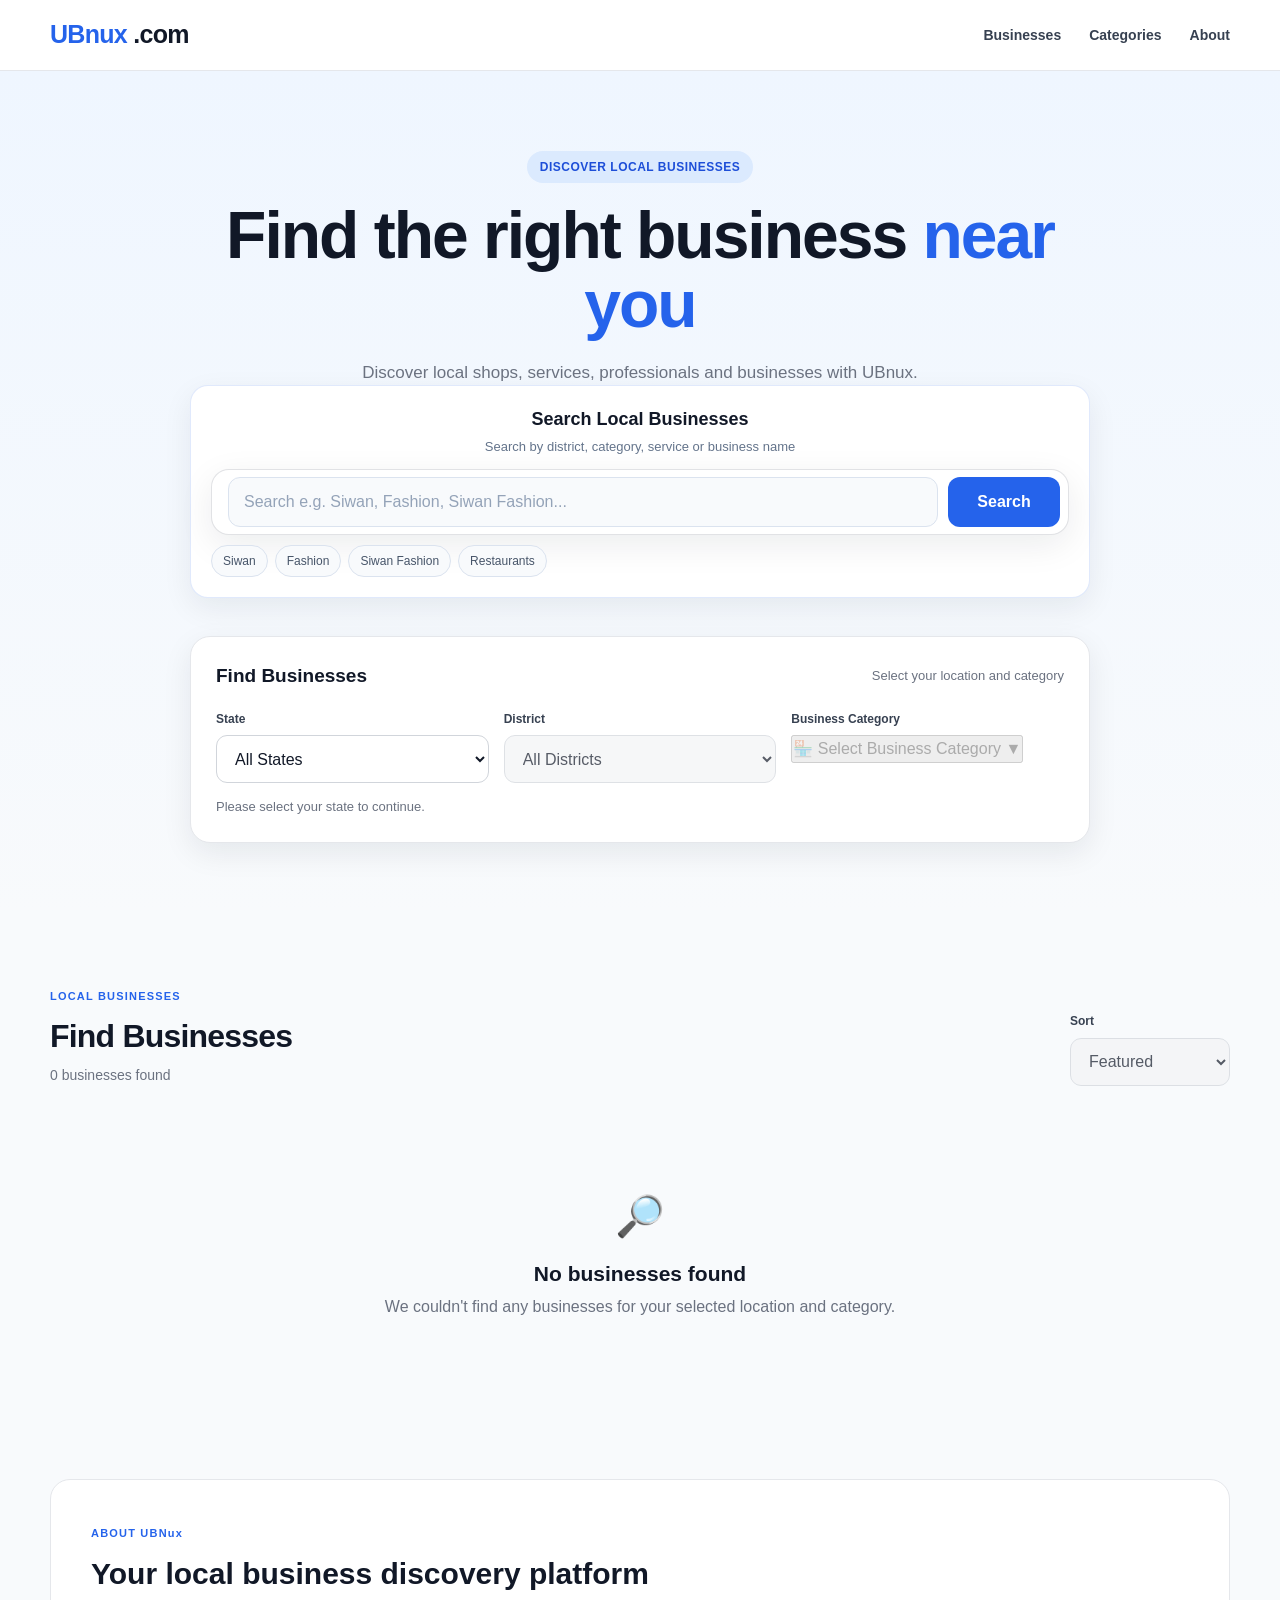
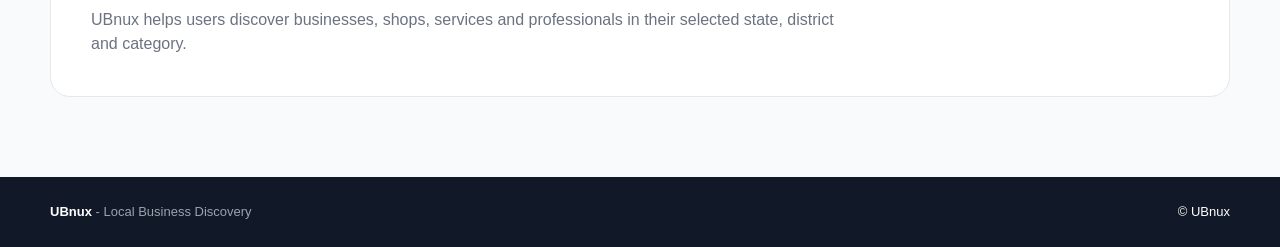
==== index.html @ 75c8172d "Add files via upload" ====
<!DOCTYPE html>
<html lang="en-IN">

<head>

  <!-- =====================================================
       DOCUMENT
  ====================================================== -->

  <meta charset="UTF-8">

  <meta
    name="viewport"
    content="width=device-width, initial-scale=1.0"
  >

  <meta
    name="theme-color"
    content="#2563eb"
  >


  <!-- =====================================================
       PRIMARY SEO
  ====================================================== -->

  <title>
    UBnux - Find Local Businesses, Shops & Services Near You
  </title>

  <meta
    name="description"
    content="Discover local businesses, shops, services and professionals near you. Find business details, locations, services and contact information with UBnux."
  >

  <meta
    name="robots"
    content="index,follow,max-image-preview:large,max-snippet:-1,max-video-preview:-1"
  >

  <link
    rel="canonical"
    href="https://ubnux.com/"
  >

  <link rel="sitemap" type="application/xml" href="/sitemap-businesses.xml">


  <!-- =====================================================
       OPEN GRAPH
  ====================================================== -->

  <meta
    property="og:site_name"
    content="UBnux"
  >

  <meta
    property="og:type"
    content="website"
  >

  <meta
    property="og:title"
    content="UBnux - Find Local Businesses, Shops & Services Near You"
  >

  <meta
    property="og:description"
    content="Discover local businesses, shops, services and professionals near you with UBnux."
  >

  <meta
    property="og:url"
    content="https://ubnux.com/"
  >

  <meta
    property="og:locale"
    content="en_IN"
  >

  <meta
    property="og:image"
    content="https://ubnux.com/assets/images/default-business.jpg"
  >

  <meta
    property="og:image:alt"
    content="UBnux local business discovery platform"
  >


  <!-- =====================================================
       TWITTER / SOCIAL
  ====================================================== -->

  <meta
    name="twitter:card"
    content="summary_large_image"
  >

  <meta
    name="twitter:title"
    content="UBnux - Find Local Businesses, Shops & Services Near You"
  >

  <meta
    name="twitter:description"
    content="Discover local businesses, shops, services and professionals near you with UBnux."
  >

  <meta
    name="twitter:image"
    content="https://ubnux.com/assets/images/default-business.jpg"
  >


  <!-- =====================================================
       STYLES
  ====================================================== -->

  <link
    rel="stylesheet"
    href="/assets/css/style.css?v=20260925-1"
  >

  <!-- =====================================================
       SMART SEARCH
       -----------------------------------------------------
       Supports:
       /siwan/
       /fashion/
       /siwan/fashion/
       /green-india-siwan/
       /siwaan-fashon-siwan/
       and business-name search.
  ====================================================== -->

  <link
    rel="stylesheet"
    href="/assets/css/smart-search.css?v=1.0.0"
  >


  <!-- =====================================================
       PRECONNECT
       Helps reduce connection latency for future assets.
  ====================================================== -->

  <link
    rel="preconnect"
    href="https://fonts.googleapis.com"
  >

  <link
    rel="preconnect"
    href="https://fonts.gstatic.com"
    crossorigin
  >


<style id="ubnux-smart-search-static-css">
.ubnux-smart-search-static{width:100%;margin:0 0 18px;padding:20px;border:1px solid rgba(37,99,235,.14);border-radius:18px;background:#fff;box-shadow:0 10px 30px rgba(15,23,42,.07);box-sizing:border-box}
.ubnux-smart-search-static-title{display:flex;flex-direction:column;gap:4px;margin-bottom:12px}
.ubnux-smart-search-static-title strong{font-size:18px;color:#111827}
.ubnux-smart-search-static-title span{font-size:13px;color:#64748b}
.ubnux-smart-search-form{display:flex;gap:10px;width:100%}
.ubnux-smart-search-form input{flex:1;min-width:0;height:50px;padding:0 15px;border:1px solid #dbe3ef;border-radius:12px;background:#f8fafc;color:#111827;font:inherit;box-sizing:border-box;outline:none}
.ubnux-smart-search-form input:focus{background:#fff;border-color:#2563eb;box-shadow:0 0 0 4px rgba(37,99,235,.1)}
.ubnux-smart-search-form button{height:50px;padding:0 22px;border:0;border-radius:12px;background:#2563eb;color:#fff;font:inherit;font-weight:700;cursor:pointer}
.ubnux-smart-search-hints{display:flex;flex-wrap:wrap;gap:7px;margin-top:10px}
.ubnux-smart-search-hints button{padding:6px 11px;border:1px solid #dbe3ef;border-radius:999px;background:#f8fafc;color:#475569;font:inherit;font-size:12px;cursor:pointer}
.ubnux-smart-search-hints button:hover{background:#eff6ff;border-color:#93c5fd;color:#1d4ed8}
@media(max-width:600px){.ubnux-smart-search-static{padding:15px;border-radius:15px}.ubnux-smart-search-form{flex-direction:column}.ubnux-smart-search-form input,.ubnux-smart-search-form button{width:100%;height:48px}.ubnux-smart-search-hints{gap:6px}}
</style>
<link rel="stylesheet" href="/assets/css/secure-business.css?v=5.0.1">
</head>


<body>


  <!-- =====================================================
       GLOBAL PAGE LOADER
       -----------------------------------------------------
       Used by the homepage application.
       Business pages use their own loader below.
  ====================================================== -->

  <div
    id="pageLoader"
    class="page-loader"
    aria-hidden="true"
  >

    <div class="loader-box">

      <div
        class="spinner"
        aria-hidden="true"
      ></div>

      <div
        id="loaderText"
        class="loader-text"
      >
        Loading UBnux...
      </div>

    </div>

  </div>


  <!-- =====================================================
       HOMEPAGE APPLICATION
       -----------------------------------------------------
       Everything inside this wrapper belongs to the
       normal UBnux directory/homepage.
  ====================================================== -->

  <div id="homePage">


    <!-- ===================================================
         SITE HEADER
    ==================================================== -->

    <header class="site-header">

      <div class="container header-inner">


        <!-- BRAND -->

        <a
          href="/"
          class="brand"
          aria-label="UBnux Home"
        >

          <span class="brand-main">
            UBnux
          </span>

          <span class="brand-dot">
            .com
          </span>

        </a>


        <!-- MOBILE MENU -->

        <button
          id="mobileMenuButton"
          class="mobile-menu-button"
          type="button"
          aria-label="Open menu"
          aria-controls="mainNav"
          aria-expanded="false"
        >
          ☰
        </button>


        <!-- NAVIGATION -->

        <nav
          id="mainNav"
          class="main-nav"
          aria-label="Main navigation"
        >

          <a href="#businesses">
            Businesses
          </a>

          <a href="#categories">
            Categories
          </a>

          <a href="#about">
            About
          </a>

        </nav>


      </div>

    </header>


    <!-- ===================================================
         HOMEPAGE MAIN
    ==================================================== -->

    <main id="homeMain">


      <!-- =================================================
           HERO
      ================================================== -->

      <section
        class="hero"
        aria-labelledby="heroTitle"
      >

        <div class="container">

          <div class="hero-content">


            <span class="hero-badge">
              Discover Local Businesses
            </span>


            <h1 id="heroTitle">

              Find the right business

              <span>
                near you
              </span>

            </h1>


            <p>
              Discover local shops, services, professionals
              and businesses with UBnux.
            </p>


            <!-- ===========================================
                 LOCATION / CATEGORY SELECTOR
            ============================================ -->

                          <div class="ubnux-smart-search-static" id="ubnuxSmartSearchStatic">
                <div class="ubnux-smart-search-static-title">
                  <strong>Search Local Businesses</strong>
                  <span>Search by district, category, service or business name</span>
                </div>
                <form id="ubnuxSmartSearchForm" class="ubnux-smart-search-form" role="search">
                  <input id="ubnuxSmartSearchInput" data-ubnux-search="true" type="search" name="q" autocomplete="off" spellcheck="false" placeholder="Search e.g. Siwan, Fashion, Siwan Fashion..." aria-label="Search local businesses">
                  <button type="submit">Search</button>
                </form>
                <div class="ubnux-smart-search-hints">
                  <button type="button" data-smart-query="siwan">Siwan</button>
                  <button type="button" data-smart-query="fashion">Fashion</button>
                  <button type="button" data-smart-query="siwan fashion">Siwan Fashion</button>
                  <button type="button" data-smart-query="restaurants">Restaurants</button>
                </div>
              </div>

<div class="selector-card">


              <div class="selector-title">

                <strong>
                  Find Businesses
                </strong>

                <span>
                  Select your location and category
                </span>

              </div>


              <div class="selector-grid">


                <!-- =======================================
                     STATE
                ======================================== -->

                <div class="field-group">

                  <label for="stateFilter">
                    State
                  </label>

                  <select
                    id="stateFilter"
                    disabled
                    aria-label="Select State"
                  >

                    <option value="">
                      Select Your State
                    </option>

                  </select>

                </div>


                <!-- =======================================
                     DISTRICT
                ======================================== -->

                <div class="field-group">

                  <label for="districtFilter">
                    District
                  </label>

                  <select
                    id="districtFilter"
                    disabled
                    aria-label="Select District"
                  >

                    <option value="">
                      Select Your District
                    </option>

                  </select>

                </div>


                <!-- =======================================
                     CATEGORY
                ======================================== -->

                <div class="field-group">

                  <label
                    for="categoryDropdownButton"
                  >
                    Business Category
                  </label>


                  <div
                    id="categoryDropdown"
                    class="category-dropdown"
                  >


                    <!-- CATEGORY BUTTON -->

                    <button
                      id="categoryDropdownButton"
                      class="category-dropdown-button"
                      type="button"
                      aria-haspopup="listbox"
                      aria-expanded="false"
                      aria-controls="categoryDropdownMenu"
                      disabled
                    >

                      <span
                        id="selectedCategoryIcon"
                        class="category-selected-icon"
                        aria-hidden="true"
                      >
                        🏪
                      </span>


                      <span
                        id="selectedCategoryText"
                        class="category-selected-text"
                      >
                        Select Business Category
                      </span>


                      <span
                        class="category-arrow"
                        aria-hidden="true"
                      >
                        ▼
                      </span>

                    </button>


                    <!-- CATEGORY MENU -->

                    <div
                      id="categoryDropdownMenu"
                      class="category-dropdown-menu"
                      role="listbox"
                      aria-label="Business Category"
                      hidden
                    >


                      <!-- CATEGORY SEARCH -->

                      <div class="category-search">

                        <input
                          id="categorySearchInput"
                          type="search"
                          placeholder="Search category..."
                          autocomplete="off"
                          aria-label="Search business category"
                        >

                      </div>


                      <!-- CATEGORY OPTIONS -->

                      <div
                        id="categoryOptions"
                        class="category-options"
                      >
                        <!-- Dynamic categories -->
                      </div>


                      <!-- EMPTY RESULT -->

                      <div
                        id="categoryEmptyState"
                        class="category-empty-state"
                        hidden
                      >
                        No category found.
                      </div>


                    </div>

                  </div>

                </div>


              </div>


              <!-- SELECTION MESSAGE -->

              <div
                id="selectionMessage"
                class="selection-message"
                role="status"
                aria-live="polite"
              >
                Please select your state to continue.
              </div>


            </div>

          </div>

        </div>

      </section>


      <!-- =================================================
           BUSINESS DIRECTORY
      ================================================== -->

      <section
        id="businesses"
        class="business-section"
        aria-labelledby="businessSectionTitle"
      >

        <div class="container">


          <!-- SECTION HEADER -->

          <div class="section-header">

            <div>

              <span class="section-kicker">
                LOCAL BUSINESSES
              </span>

              <h2 id="businessSectionTitle">
                Businesses near you
              </h2>

              <p
                id="businessSummary"
                class="business-summary"
              >
                Select your location and category.
              </p>

            </div>


            <!-- SORT -->

            <div class="sort-wrapper">

              <label for="sortFilter">
                Sort
              </label>

              <select
                id="sortFilter"
                disabled
              >

                <option value="featured">
                  Featured
                </option>

                <option value="rating">
                  Rating
                </option>

                <option value="name">
                  Name
                </option>

              </select>

            </div>


          </div>


          <!-- BUSINESS GRID -->

          <div
            id="businessGrid"
            class="business-grid"
          ></div>


          <!-- EMPTY STATE -->

          <div
            id="emptyState"
            class="empty-state hidden"
          >

            <div
              class="empty-icon"
              aria-hidden="true"
            >
              🔎
            </div>

            <h3>
              No businesses found
            </h3>

            <p>
              We couldn't find any businesses
              for your selected location and category.
            </p>

          </div>


          <!-- LOAD MORE -->

          <div
            id="loadMoreWrapper"
            class="load-more-wrapper hidden"
          >

            <button
              id="loadMoreButton"
              class="load-more-button"
              type="button"
            >
              Load More
            </button>

          </div>


        </div>

      </section>


      <!-- =================================================
           ABOUT
      ================================================== -->

      <section
        id="about"
        class="about-section"
        aria-labelledby="aboutTitle"
      >

        <div class="container">

          <div class="about-card">

            <span class="section-kicker">
              ABOUT UBNux
            </span>

            <h2 id="aboutTitle">
              Your local business discovery platform
            </h2>

            <p>
              UBnux helps users discover businesses,
              shops, services and professionals in their
              selected state, district and category.
            </p>

          </div>

        </div>

      </section>


    </main>


    <!-- ===================================================
         SITE FOOTER
    ==================================================== -->

    <footer class="site-footer">

      <div class="container footer-inner">

        <div>

          <strong>
            UBnux
          </strong>

          <span>
            - Local Business Discovery
          </span>

        </div>


        <div>

          ©
          <span id="currentYear"></span>
          UBnux

        </div>

      </div>

    </footer>


  </div>
  <!-- /#homePage -->


  <!-- =====================================================
       BUSINESS SEO PAGE
       -----------------------------------------------------
       URL:
       /in/{state}/{district}/{category}/{business}/

       This shell is intentionally OUTSIDE #homePage.

       business-page.js controls:
       - loading
       - error
       - template
       - business content
       - SEO
       - schema
       - breadcrumbs
  ====================================================== -->

  <div
    id="businessPageRoot"
    class="business-page-root"
    hidden
    aria-live="polite"
  >


    <!-- ===================================================
         BUSINESS PAGE LOADER
    ==================================================== -->

    <div
      id="businessPageLoader"
      class="business-page-loader"
      hidden
      aria-live="polite"
      aria-busy="true"
    >

      <div class="business-page-loader-inner">

        <div
          class="business-page-loader-spinner"
          aria-hidden="true"
        ></div>

        <p>
          Loading business...
        </p>

      </div>

    </div>


    <!-- ===================================================
         BUSINESS PAGE ERROR
    ==================================================== -->

    <div
      id="businessPageError"
      class="business-page-error"
      hidden
      role="alert"
    ></div>


    <!-- ===================================================
         BUSINESS TEMPLATE CONTENT

         Individual template HTML is injected here.

         Example:
         /assets/business-sites/clothing/index.html
         /assets/business-sites/restaurant/index.html
    ==================================================== -->

    <main
      id="businessPageContent"
      class="business-page-content"
    ></main>


  </div>
  <!-- /#businessPageRoot -->


  <!-- =====================================================
       JAVASCRIPT
       ===================================================== -->


  <!-- =====================================================
       CORE CONFIG
  ====================================================== -->

  <script src="/assets/js/config.js?v=6.2.0"></script>
<script src="/assets/js/cache.js?v=6.2.0"></script>


  <!-- =====================================================
       CORE ROUTER
  ====================================================== -->

  <script src="/assets/js/router.js?v=6.2.0"></script>


  <!-- =====================================================
       API CLIENT
  ====================================================== -->

  <script src="/assets/js/api.js?v=6.2.0"></script>


  <!-- =====================================================
       SEO ROUTER
       -----------------------------------------------------
       Detects:
       /in/state/district/category/business/
  ====================================================== -->

  <script src="/assets/js/seo/seo-router.js?v=6.2.0"></script>


  <!-- =====================================================
       SEO META
       -----------------------------------------------------
       Controls:
       - title
       - description
       - canonical
       - robots
       - Open Graph
       - Twitter
  ====================================================== -->

  <script src="/assets/js/seo/seo-meta.js?v=5.0.1"></script>


  <!-- =====================================================
       SEO SCHEMA
       -----------------------------------------------------
       Renders backend-generated JSON-LD only.
  ====================================================== -->

  <script src="/assets/js/seo/schema.js?v=5.0.1"></script>


  <!-- =====================================================
       BUSINESS SEO PAGE CONTROLLER
       -----------------------------------------------------
       Controls:
       - business route
       - API lookup
       - template loading
       - business data binding
       - SEO
       - breadcrumbs
       - schema
  ====================================================== -->

  <script>
(function(){
  "use strict";
  var permanent=false;
  if(window.UBnuxRouter && typeof window.UBnuxRouter.isBusinessRoute==="function"){
    permanent=window.UBnuxRouter.isBusinessRoute();
  }else{
    var p=(window.location.pathname||"/").split("?")[0].split("#")[0]
      .split("/").filter(Boolean).map(function(x){
        try{return decodeURIComponent(x).toLowerCase();}catch(e){return String(x).toLowerCase();}
      });
    permanent=p.length===5 && p[0]==="in" && !!p[1] && !!p[2] && !!p[3] && !!p[4];
  }
  if(!permanent) return;

  var s=document.createElement("script");
  s.src="/assets/js/seo/business-page.js?v=5.7.0";
  s.async=false;
  document.head.appendChild(s);
})();
</script>


  <!-- =====================================================
       HOMEPAGE / DIRECTORY SYSTEM
  ====================================================== -->

  <script src="/assets/js/storage.js?v=6.2.0"></script>

  <script src="/assets/js/state.js?v=6.2.0"></script>

  <script src="/assets/js/districts.js?v=6.2.0"></script>

  <script src="/assets/js/categories.js?v=6.2.0"></script>

  <script src="/assets/js/businesses.js?v=6.2.0"></script>

  <!-- =====================================================
       SMART SEARCH CONTROLLER
       -----------------------------------------------------
       Must load before app.js so Smart Search routes are
       recognized before normal directory initialization.
  ====================================================== -->

  <script src="/assets/js/smart-search.js?v=6.2.0"></script>

  <!-- =====================================================
       MAIN APPLICATION
       -----------------------------------------------------
       Smart Search aware application controller.
  ====================================================== -->

  <!-- Smart Search behavior is owned by smart-search.js. -->
<script src="/assets/js/app.js?v=6.2.0"></script>
<script>
/* UBnux Smart Search hard binder v6.2.0 */
(function(){
  function bind(){
    var f=document.getElementById("ubnuxSmartSearchForm"),i=document.getElementById("ubnuxSmartSearchInput");
    if(f&&!f.__ubnuxHard){f.__ubnuxHard=1;f.addEventListener("submit",function(e){e.preventDefault();e.stopImmediatePropagation();if(window.UBnuxSmartSearch)window.UBnuxSmartSearch.search(i?i.value:"");return false;},true);}
    document.querySelectorAll("[data-smart-query]").forEach(function(b){if(b.__ubnuxHard)return;b.__ubnuxHard=1;b.addEventListener("click",function(e){e.preventDefault();e.stopImmediatePropagation();if(window.UBnuxSmartSearch)window.UBnuxSmartSearch.search(b.getAttribute("data-smart-query")||b.textContent||"");return false;},true);});
  }
  bind();document.addEventListener("DOMContentLoaded",bind,{once:true});setTimeout(bind,100);setTimeout(bind,500);
})();
</script>



</body>

</html>
---- assets/css/style.css ----
/* =========================================================
   UBnux
   Global Styles
   Business-route compatible
========================================================= */

:root {

  --primary: #2563eb;
  --primary-dark: #1d4ed8;

  --text: #111827;
  --muted: #6b7280;

  --border: #e5e7eb;

  --background: #f8fafc;
  --white: #ffffff;

  --success: #16a34a;

  --radius: 16px;

  --shadow:
    0 10px 30px rgba(15, 23, 42, 0.08);

}


* {

  box-sizing: border-box;

  margin: 0;

  padding: 0;

}


html {

  scroll-behavior: smooth;

}


body {

  font-family:
    Inter,
    Arial,
    Helvetica,
    sans-serif;

  background: var(--background);

  color: var(--text);

  line-height: 1.5;

}


button,
select {

  font: inherit;

}


button {

  cursor: pointer;

}


a {

  color: inherit;

  text-decoration: none;

}


.container {

  width: min(
    1180px,
    calc(100% - 32px)
  );

  margin: auto;

}


/* =========================================================
   LOADER
========================================================= */

.page-loader {

  position: fixed;

  inset: 0;

  z-index: 9999;

  background:
    rgba(255, 255, 255, 0.96);

  display: flex;

  align-items: center;

  justify-content: center;

  opacity: 1;

  visibility: visible;

  transition:
    opacity .25s ease,
    visibility .25s ease;

}


.page-loader.hidden {

  opacity: 0;

  visibility: hidden;

}


.loader-box {

  text-align: center;

}


.spinner {

  width: 42px;

  height: 42px;

  margin: auto;

  border: 4px solid #dbeafe;

  border-top-color: var(--primary);

  border-radius: 50%;

  animation:
    spin .8s linear infinite;

}


.loader-text {

  margin-top: 14px;

  color: var(--muted);

  font-size: 14px;

}


@keyframes spin {

  to {

    transform: rotate(360deg);

  }

}


/* =========================================================
   HEADER
========================================================= */

.site-header {

  position: sticky;

  top: 0;

  z-index: 100;

  background:
    rgba(255, 255, 255, .95);

  backdrop-filter:
    blur(10px);

  border-bottom:
    1px solid var(--border);

}


.header-inner {

  min-height: 70px;

  display: flex;

  align-items: center;

  justify-content: space-between;

}


.brand {

  font-size: 25px;

  font-weight: 800;

  letter-spacing: -.7px;

}


.brand-main {

  color: var(--primary);

}


.brand-dot {

  color: var(--text);

}


.main-nav {

  display: flex;

  gap: 28px;

}


.main-nav a {

  color: #374151;

  font-size: 14px;

  font-weight: 600;

}


.main-nav a:hover {

  color: var(--primary);

}


.mobile-menu-button {

  display: none;

  border: 0;

  background: transparent;

  font-size: 25px;

}


/* =========================================================
   HERO
========================================================= */

.hero {

  padding:
    80px 0 70px;

  background:
    linear-gradient(
      180deg,
      #eff6ff 0%,
      #f8fafc 100%
    );

}


.hero-content {

  max-width: 900px;

  margin: auto;

  text-align: center;

}


.hero-badge {

  display: inline-block;

  padding:
    7px 13px;

  border-radius: 999px;

  background: #dbeafe;

  color: #1d4ed8;

  font-size: 12px;

  font-weight: 700;

  text-transform: uppercase;

  letter-spacing: .5px;

}


.hero h1 {

  margin-top: 18px;

  font-size:
    clamp(38px, 6vw, 66px);

  line-height: 1.05;

  letter-spacing: -2px;

}


.hero h1 span {

  color: var(--primary);

}


.hero p {

  max-width: 650px;

  margin:
    20px auto 0;

  color: var(--muted);

  font-size: 17px;

}


/* =========================================================
   SELECTOR
========================================================= */

.selector-card {

  margin-top: 38px;

  padding: 25px;

  text-align: left;

  background: var(--white);

  border:
    1px solid var(--border);

  border-radius: 20px;

  box-shadow: var(--shadow);

}


.selector-title {

  display: flex;

  justify-content: space-between;

  align-items: center;

  gap: 20px;

  margin-bottom: 20px;

}


.selector-title strong {

  font-size: 19px;

}


.selector-title span {

  color: var(--muted);

  font-size: 13px;

}


.selector-grid {

  display: grid;

  grid-template-columns:
    repeat(3, 1fr);

  gap: 15px;

}


.field-group {

  display: flex;

  flex-direction: column;

  gap: 7px;

}


.field-group label,
.sort-wrapper label {

  font-size: 12px;

  font-weight: 700;

  color: #374151;

}


select {

  width: 100%;

  min-height: 48px;

  padding:
    0 14px;

  border:
    1px solid #d1d5db;

  border-radius: 11px;

  background: #fff;

  color: var(--text);

  outline: none;

}


select:focus {

  border-color: var(--primary);

  box-shadow:
    0 0 0 3px
    rgba(37, 99, 235, .12);

}


select:disabled {

  background: #f3f4f6;

  cursor: not-allowed;

}


.selection-message {

  margin-top: 14px;

  color: var(--muted);

  font-size: 13px;

}


/* =========================================================
   BUSINESS SECTION
========================================================= */

.business-section {

  padding:
    70px 0;

}


.section-header {

  display: flex;

  justify-content: space-between;

  align-items: end;

  gap: 30px;

  margin-bottom: 30px;

}


.section-kicker {

  color: var(--primary);

  font-size: 11px;

  font-weight: 800;

  letter-spacing: 1.2px;

}


.section-header h2 {

  margin-top: 5px;

  font-size: 32px;

  letter-spacing: -.8px;

}


.business-summary {

  margin-top: 5px;

  color: var(--muted);

  font-size: 14px;

}


.sort-wrapper {

  width: 160px;

}


.sort-wrapper select {

  margin-top: 6px;

}


/* =========================================================
   BUSINESS GRID
   ---------------------------------------------------------
   Compatible with businesses.js card structure:
   .business-card
   .business-card-image
   .business-card-content
========================================================= */

.business-grid {

  display: grid;

  grid-template-columns:
    repeat(3, minmax(0, 1fr));

  gap: 22px;

  width: 100%;

  align-items: start;

}


/* =========================================================
   BUSINESS CARD
========================================================= */

.business-card {

  width: 100%;

  min-width: 0;

  overflow: hidden;

  background: var(--white);

  border:
    1px solid var(--border);

  border-radius: var(--radius);

  box-shadow:
    0 5px 20px
    rgba(15, 23, 42, .05);

  transition:
    transform .2s ease,
    box-shadow .2s ease;

}


.business-card:hover {

  transform:
    translateY(-3px);

  box-shadow:
    0 14px 35px
    rgba(15, 23, 42, .10);

}


/* =========================================================
   BUSINESS IMAGE
   ---------------------------------------------------------
   IMPORTANT:
   JS creates .business-card-image.
   The old CSS used .business-cover, which did not match.
========================================================= */

.business-card-image {

  display: block;

  position: relative;

  width: 100%;

  height: 145px;

  min-height: 145px;

  overflow: hidden;

  background:
    linear-gradient(
      135deg,
      #dbeafe,
      #eff6ff
    );

}


.business-card-image img {

  display: block;

  width: 100%;

  height: 100%;

  min-height: 145px;

  object-fit: cover;

}


/* =========================================================
   BADGES
========================================================= */

.business-card-badges {

  position: absolute;

  top: 10px;

  left: 10px;

  right: 10px;

  z-index: 2;

  display: flex;

  flex-wrap: wrap;

  gap: 6px;

}


/* =========================================================
   BUSINESS CONTENT
========================================================= */

.business-card-content {

  display: block;

  width: 100%;

  min-width: 0;

  padding: 15px 18px 17px;

}


/* =========================================================
   BUSINESS TITLE
========================================================= */

.business-card-title {

  margin: 0;

  font-size: 17px;

  line-height: 1.3;

  font-weight: 750;

  overflow-wrap: anywhere;

}


.business-card-title a {

  color: var(--text);

  text-decoration: none;

}


.business-card-title a:hover {

  color: var(--primary);

}


/* =========================================================
   RATING
========================================================= */

.business-card-content .rating,
.business-card-content .business-rating {

  margin-top: 6px;

}


/* =========================================================
   LOCATION
========================================================= */

.business-location {

  display: flex;

  align-items: flex-start;

  gap: 6px;

  margin-top: 7px;

  color: #374151;

  font-size: 13px;

  line-height: 1.45;

}


.business-location-icon {

  flex:
    0 0 auto;

}


/* =========================================================
   DESCRIPTION
========================================================= */

.business-description,
.business-card-description {

  margin-top: 9px;

  color: #4b5563;

  font-size: 13px;

  line-height: 1.45;

  display:
    -webkit-box;

  -webkit-line-clamp: 2;

  -webkit-box-orient: vertical;

  overflow: hidden;

}


/* =========================================================
   CARD LINKS
========================================================= */

.business-card-content a {

  text-decoration: none;

}


/* =========================================================
   BUSINESS META / BADGES
========================================================= */

.business-meta {

  display: flex;

  align-items: center;

  flex-wrap: wrap;

  gap: 8px;

  margin-top: 9px;

}


.rating {

  color: #b45309;

  font-size: 13px;

  font-weight: 700;

}


.verified {

  color: var(--success);

  font-size: 12px;

  font-weight: 700;

}


.featured-badge {

  display: inline-block;

  margin-bottom: 8px;

  padding:
    4px 8px;

  border-radius: 999px;

  background: #fef3c7;

  color: #92400e;

  font-size: 10px;

  font-weight: 800;

}


/* =========================================================
   LOAD MORE
========================================================= */

.load-more-wrapper {

  width: 100%;

  margin-top: 30px;

  text-align: center;

}


.load-more-button {

  min-width: 150px;

  padding:
    12px 20px;

  border: 0;

  border-radius: 10px;

  background: var(--primary);

  color: white;

  font-weight: 700;

}


.load-more-button:hover {

  background: var(--primary-dark);

}


.load-more-button:disabled {

  opacity: .6;

  cursor: not-allowed;

}


/* =========================================================
   SKELETON
========================================================= */

.skeleton-card {

  height: 340px;

  border-radius: var(--radius);

  background:
    linear-gradient(
      90deg,
      #f1f5f9,
      #e5e7eb,
      #f1f5f9
    );

  background-size: 200% 100%;

  animation:
    skeleton 1.2s infinite;

}


@keyframes skeleton {

  0% {

    background-position: 200% 0;

  }

  100% {

    background-position: -200% 0;

  }

}


/* =========================================================
   EMPTY
========================================================= */

.empty-state {

  padding: 70px 20px;

  text-align: center;

}


.empty-icon {

  font-size: 40px;

}


.empty-state h3 {

  margin-top: 12px;

  font-size: 21px;

}


.empty-state p {

  margin-top: 6px;

  color: var(--muted);

}


.hidden {

  display: none !important;

}


/* =========================================================
   LOAD MORE
========================================================= */

.load-more-wrapper {

  margin-top: 30px;

  text-align: center;

}


.load-more-button {

  min-width: 150px;

  padding:
    12px 20px;

  border: 0;

  border-radius: 10px;

  background: var(--primary);

  color: white;

  font-weight: 700;

}


.load-more-button:hover {

  background: var(--primary-dark);

}


.load-more-button:disabled {

  opacity: .6;

  cursor: not-allowed;

}


/* =========================================================
   ABOUT
========================================================= */

.about-section {

  padding:
    20px 0 80px;

}


.about-card {

  padding: 40px;

  background: white;

  border:
    1px solid var(--border);

  border-radius: 20px;

}


.about-card h2 {

  margin-top: 7px;

  font-size: 30px;

}


.about-card p {

  max-width: 750px;

  margin-top: 12px;

  color: var(--muted);

}


/* =========================================================
   FOOTER
========================================================= */

.site-footer {

  padding:
    25px 0;

  background: #111827;

  color: white;

}


.footer-inner {

  display: flex;

  justify-content: space-between;

  gap: 20px;

  font-size: 13px;

}


.footer-inner span {

  color: #9ca3af;

}


/* =========================================================
   RESPONSIVE
========================================================= */

@media (max-width: 900px) {

  .business-grid {

    grid-template-columns:
      repeat(2, 1fr);

  }

  .selector-grid {

    grid-template-columns: 1fr;

  }

}


@media (max-width: 650px) {

  .container {

    width:
      min(
        1180px,
        calc(100% - 22px)
      );

  }


  .main-nav {

    display: none;

    position: absolute;

    top: 70px;

    left: 0;

    right: 0;

    padding: 18px;

    background: white;

    border-bottom:
      1px solid var(--border);

    flex-direction: column;

  }


  .main-nav.open {

    display: flex;

  }


  .mobile-menu-button {

    display: block;

  }


  .hero {

    padding:
      55px 0;

  }


  .hero h1 {

    letter-spacing: -1.2px;

  }


  .selector-card {

    padding: 18px;

  }


  .selector-title {

    flex-direction: column;

    align-items: start;

  }


  .section-header {

    align-items: start;

    flex-direction: column;

  }


  .sort-wrapper {

    width: 100%;

  }


  .business-grid {

    grid-template-columns: 1fr;

  }


  .about-card {

    padding: 25px;

  }


  .footer-inner {

    flex-direction: column;

  }

}

/* =========================================================
   UBNux BUSINESS SEO ROUTE ISOLATION
   ---------------------------------------------------------
   Prevent the homepage shell from occupying the first
   viewport when a business SEO page is active.

   Activated by business-page.js:
   body.ubnux-business-page-active
========================================================= */

/* Hide the entire homepage application from document flow. */
body.ubnux-business-page-active #homePage{

  display:none !important;

  visibility:hidden !important;

  width:0 !important;

  height:0 !important;

  min-height:0 !important;

  max-height:0 !important;

  margin:0 !important;

  padding:0 !important;

  overflow:hidden !important;

}


/* Hide the homepage global loader once business mode is active. */
body.ubnux-business-page-active #pageLoader{

  display:none !important;

  visibility:hidden !important;

  width:0 !important;

  height:0 !important;

}


/* Business root becomes the first document-flow element. */
body.ubnux-business-page-active #businessPageRoot{

  display:block !important;

  position:relative !important;

  width:100% !important;

  min-width:0 !important;

  min-height:100vh !important;

  height:auto !important;

  max-height:none !important;

  margin:0 !important;

  padding:0 !important;

  top:auto !important;

  right:auto !important;

  bottom:auto !important;

  left:auto !important;

  transform:none !important;

  float:none !important;

  clear:both !important;

  overflow:visible !important;

  visibility:visible !important;

  opacity:1 !important;

  box-sizing:border-box !important;

}


/* Neutral business mount. */
body.ubnux-business-page-active #businessPageContent{

  display:block !important;

  position:relative !important;

  width:100% !important;

  min-width:0 !important;

  min-height:1px !important;

  height:auto !important;

  max-height:none !important;

  margin:0 !important;

  padding:0 !important;

  float:none !important;

  clear:both !important;

  overflow:visible !important;

  visibility:visible !important;

  opacity:1 !important;

  box-sizing:border-box !important;

}


/* Remove generic main spacing if the mount is still a <main>. */
body.ubnux-business-page-active main#businessPageContent{

  margin:0 !important;

  padding:0 !important;

  border:0 !important;

}


/* Prevent pseudo-elements from creating an empty gap. */
body.ubnux-business-page-active #businessPageRoot::before,
body.ubnux-business-page-active #businessPageRoot::after,
body.ubnux-business-page-active #businessPageContent::before,
body.ubnux-business-page-active #businessPageContent::after{

  content:none !important;

}


/* Template root must begin immediately after the root. */
body.ubnux-business-page-active
#businessPageContent > .lux-business-content{

  margin-top:0 !important;

}


/* If the template loader is hidden, it must occupy no space. */
body.ubnux-business-page-active
#businessPageLoader[hidden]{

  display:none !important;

  width:0 !important;

  height:0 !important;

  min-height:0 !important;

  margin:0 !important;

  padding:0 !important;

}


/* Business page should not inherit homepage background spacing. */
body.ubnux-business-page-active{

  margin:0 !important;

  padding:0 !important;

  width:100% !important;

  min-width:0 !important;

  min-height:100vh !important;

  height:auto !important;

  overflow-x:hidden !important;

}


/* =========================================================
   END BUSINESS SEO ROUTE ISOLATION
========================================================= */
---- assets/css/smart-search.css ----
/* =========================================================
   UBnux Smart Search
========================================================= */

.ubnux-smart-search {
  width: 100%;
  margin: 18px auto 28px;
  padding: 0 16px;
  box-sizing: border-box;
}

.ubnux-smart-search-inner {
  width: min(980px, 100%);
  margin: 0 auto;
}

.ubnux-smart-search-form {
  display: flex;
  align-items: center;
  gap: 10px;
  min-height: 58px;
  padding: 7px 8px 7px 16px;
  background: #fff;
  border: 1px solid rgba(15, 23, 42, .12);
  border-radius: 18px;
  box-shadow: 0 10px 35px rgba(15, 23, 42, .08);
  box-sizing: border-box;
}

.ubnux-smart-search-icon {
  flex: 0 0 auto;
  font-size: 26px;
  line-height: 1;
  opacity: .6;
}

.ubnux-smart-search-form input {
  min-width: 0;
  flex: 1 1 auto;
  height: 44px;
  border: 0;
  outline: 0;
  background: transparent;
  color: #0f172a;
  font-size: 16px;
}

.ubnux-smart-search-form input::placeholder {
  color: #94a3b8;
}

.ubnux-smart-search-form button {
  flex: 0 0 auto;
  min-width: 112px;
  height: 44px;
  padding: 0 20px;
  border: 0;
  border-radius: 13px;
  background: #0f172a;
  color: #fff;
  font-weight: 700;
  cursor: pointer;
  transition: transform .18s ease, opacity .18s ease;
}

.ubnux-smart-search-form button:hover {
  transform: translateY(-1px);
  opacity: .92;
}

.ubnux-smart-search-hint {
  margin: 9px 4px 0;
  color: #64748b;
  font-size: 13px;
}

@media (max-width: 640px) {
  .ubnux-smart-search {
    margin: 12px auto 20px;
    padding: 0 12px;
  }

  .ubnux-smart-search-form {
    min-height: 54px;
    border-radius: 15px;
    padding-left: 12px;
  }

  .ubnux-smart-search-form input {
    font-size: 15px;
  }

  .ubnux-smart-search-form button {
    min-width: 88px;
    padding: 0 14px;
  }

  .ubnux-smart-search-hint {
    font-size: 12px;
    line-height: 1.45;
  }
}
---- assets/css/secure-business.css ----
.ubnux-generic-business{max-width:1100px;margin:40px auto;padding:0 18px}.ubnux-business-cover{height:280px;border-radius:24px;overflow:hidden;background:#eef4ff}.ubnux-business-cover img{width:100%;height:100%;object-fit:cover}.ubnux-business-inner{display:flex;gap:24px;align-items:flex-start;margin-top:-45px;position:relative;padding:0 22px}.ubnux-business-logo{width:90px;height:90px;border-radius:22px;background:#fff;box-shadow:0 10px 30px rgba(0,0,0,.12);display:grid;place-items:center;overflow:hidden;font-weight:800;font-size:28px}.ubnux-business-logo img{width:100%;height:100%;object-fit:cover}.ubnux-business-main{background:#fff;border-radius:22px;padding:28px;flex:1;box-shadow:0 10px 35px rgba(0,0,0,.08)}.ubnux-business-badges span{display:inline-block;padding:6px 10px;border-radius:999px;background:#edf7ff;margin-right:7px;font-size:12px}.ubnux-business-main h1{margin:10px 0 6px}.ubnux-business-actions{display:flex;flex-wrap:wrap;gap:10px;margin-top:22px}.ubnux-business-actions a{padding:11px 16px;border-radius:12px;background:#1565ff;color:#fff;text-decoration:none}.ubnux-business-info{display:grid;grid-template-columns:repeat(3,1fr);gap:14px;margin-top:18px}.ubnux-business-info>div{padding:18px;border:1px solid #e8edf5;border-radius:16px}.ubnux-business-info strong,.ubnux-business-info span{display:block}.ubnux-business-info span{margin-top:7px;color:#5e6878}@media(max-width:700px){.ubnux-business-cover{height:200px}.ubnux-business-inner{padding:0 8px;display:block}.ubnux-business-logo{margin-bottom:-25px;position:relative;z-index:2}.ubnux-business-main{padding:22px 18px}.ubnux-business-info{grid-template-columns:1fr}.ubnux-business-actions a{flex:1;text-align:center}}
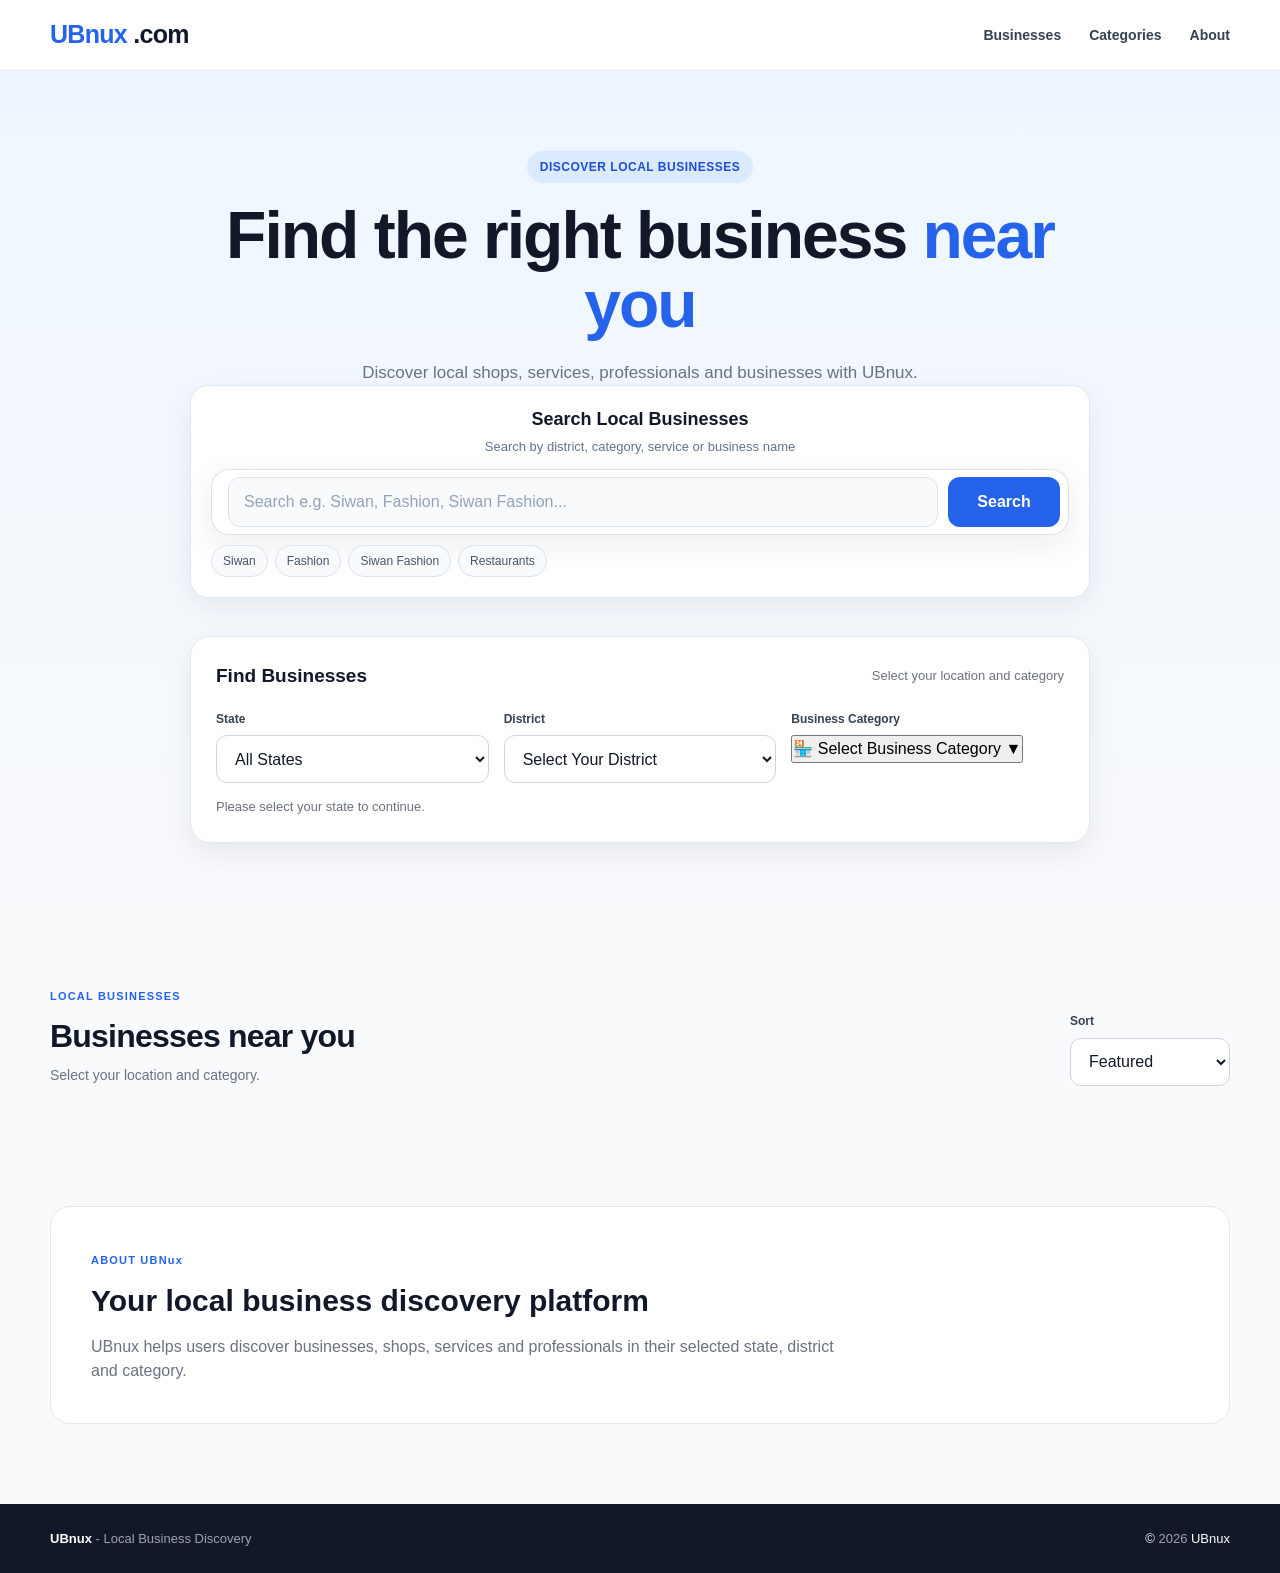
==== commit bbca477d: "Add files via upload" ====
--- a/index.html
+++ b/index.html
@@ -860,22 +860,22 @@
        CORE CONFIG
   ====================================================== -->
 
-  <script src="/assets/js/config.js?v=6.2.0"></script>
-<script src="/assets/js/cache.js?v=6.2.0"></script>
+  <script src="/assets/js/config.js?v=6.3.0"></script>
+<script src="/assets/js/cache.js?v=6.3.0"></script>
 
 
   <!-- =====================================================
        CORE ROUTER
   ====================================================== -->
 
-  <script src="/assets/js/router.js?v=6.2.0"></script>
+  <script src="/assets/js/router.js?v=6.3.0"></script>
 
 
   <!-- =====================================================
        API CLIENT
   ====================================================== -->
 
-  <script src="/assets/js/api.js?v=6.2.0"></script>
+  <script src="/assets/js/api.js?v=6.3.0"></script>
 
 
   <!-- =====================================================
@@ -885,7 +885,7 @@
        /in/state/district/category/business/
   ====================================================== -->
 
-  <script src="/assets/js/seo/seo-router.js?v=6.2.0"></script>
+  <script src="/assets/js/seo/seo-router.js?v=6.3.0"></script>
 
 
   <!-- =====================================================
@@ -952,15 +952,15 @@
        HOMEPAGE / DIRECTORY SYSTEM
   ====================================================== -->
 
-  <script src="/assets/js/storage.js?v=6.2.0"></script>
-
-  <script src="/assets/js/state.js?v=6.2.0"></script>
-
-  <script src="/assets/js/districts.js?v=6.2.0"></script>
-
-  <script src="/assets/js/categories.js?v=6.2.0"></script>
-
-  <script src="/assets/js/businesses.js?v=6.2.0"></script>
+  <script src="/assets/js/storage.js?v=6.3.0"></script>
+
+  <script src="/assets/js/state.js?v=6.3.0"></script>
+
+  <script src="/assets/js/districts.js?v=6.3.0"></script>
+
+  <script src="/assets/js/categories.js?v=6.3.0"></script>
+
+  <script src="/assets/js/businesses.js?v=6.3.0"></script>
 
   <!-- =====================================================
        SMART SEARCH CONTROLLER
@@ -969,7 +969,7 @@
        recognized before normal directory initialization.
   ====================================================== -->
 
-  <script src="/assets/js/smart-search.js?v=6.2.0"></script>
+  <script src="/assets/js/smart-search.js?v=6.3.0"></script>
 
   <!-- =====================================================
        MAIN APPLICATION
@@ -978,9 +978,9 @@
   ====================================================== -->
 
   <!-- Smart Search behavior is owned by smart-search.js. -->
-<script src="/assets/js/app.js?v=6.2.0"></script>
+<script src="/assets/js/app.js?v=6.3.0"></script>
 <script>
-/* UBnux Smart Search hard binder v6.2.0 */
+/* UBnux Smart Search hard binder v6.3.0 */
 (function(){
   function bind(){
     var f=document.getElementById("ubnuxSmartSearchForm"),i=document.getElementById("ubnuxSmartSearchInput");
